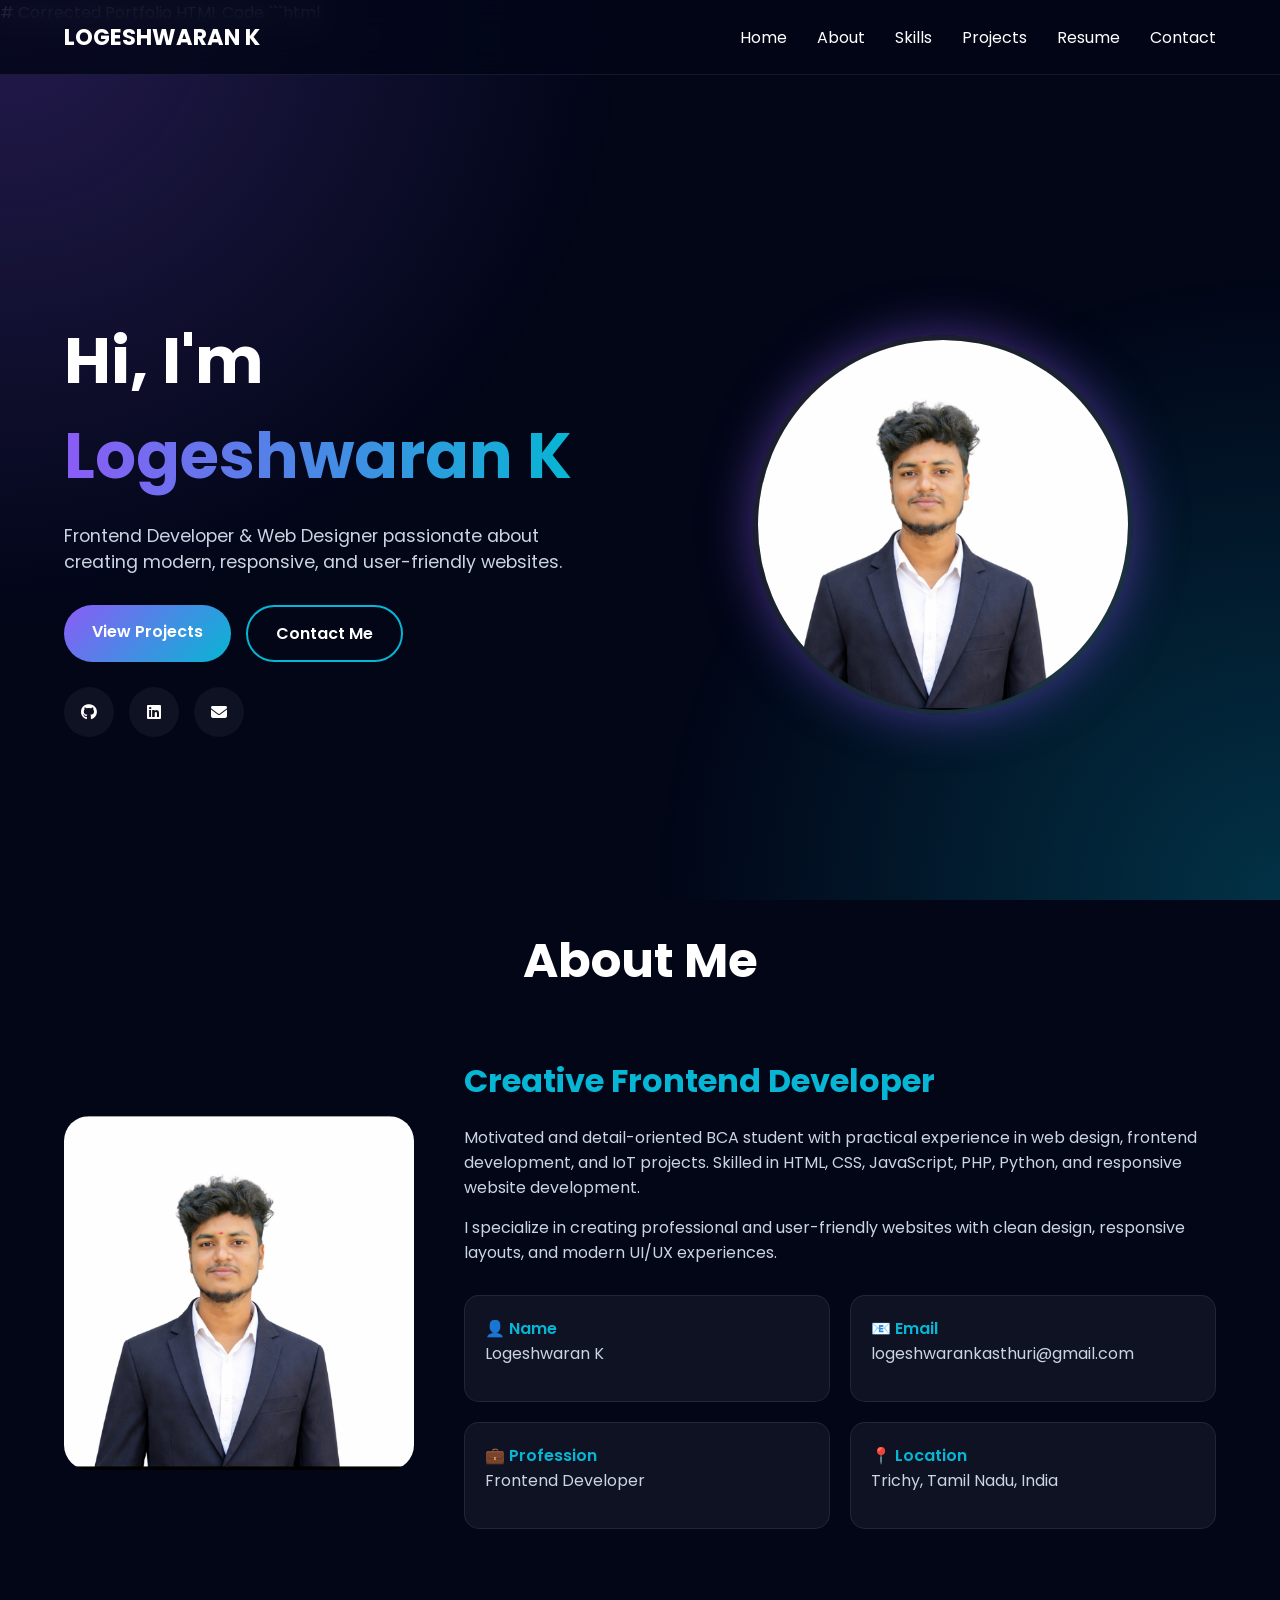
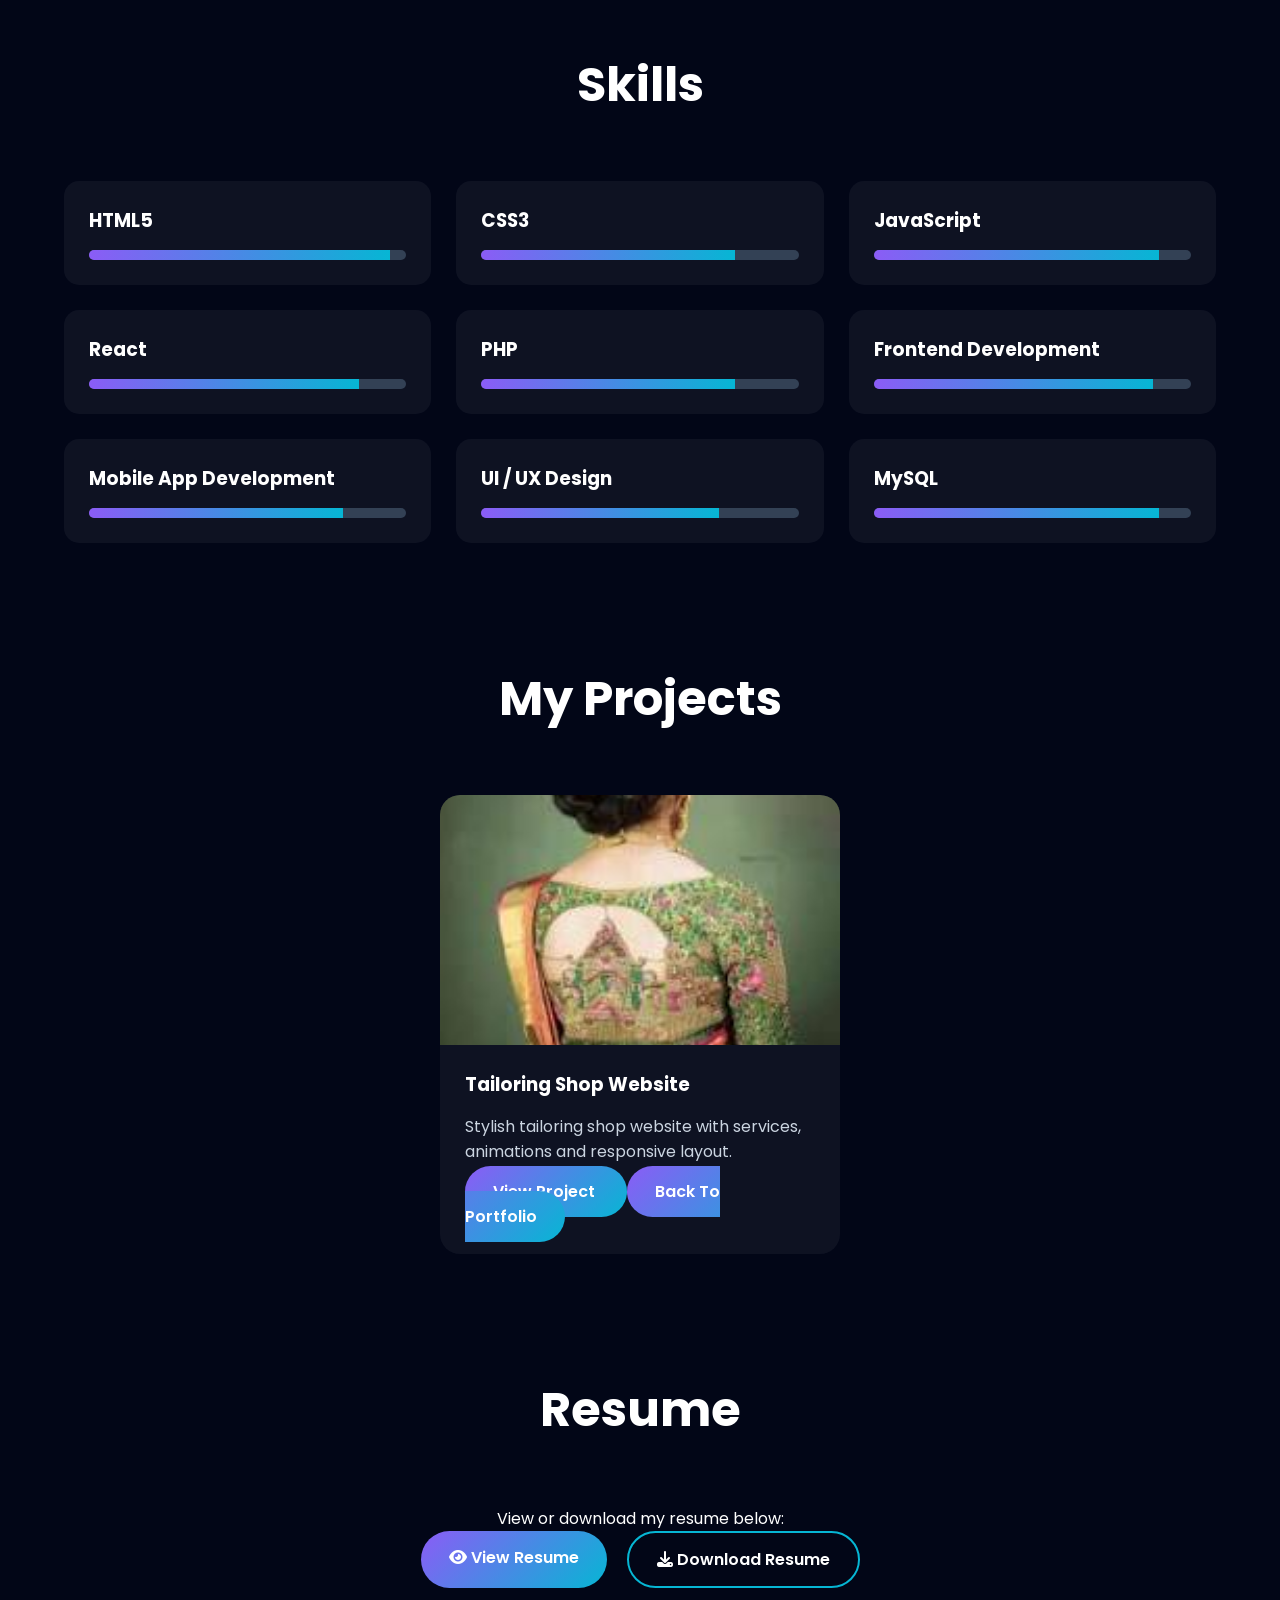
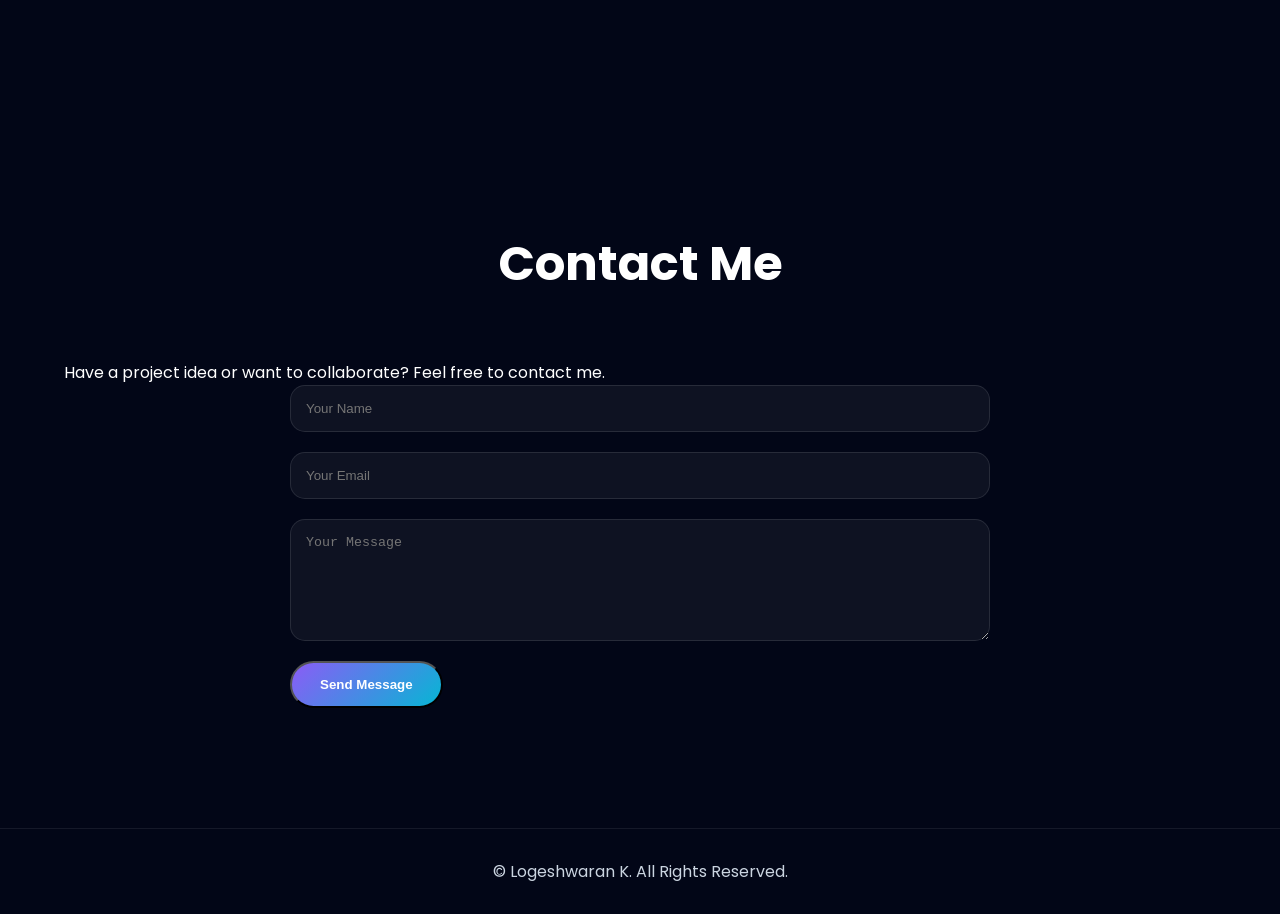
==== index.html @ c1d960d5 "Add files via upload" ====
# Corrected Portfolio HTML Code

```html
<!DOCTYPE html>
<html lang="en">

<head>

  <!-- META TAGS -->
  <meta charset="UTF-8" />
  <meta name="viewport" content="width=device-width, initial-scale=1.0" />

  <!-- SEO -->
  <meta
    name="description"
    content="Logeshwaran K Portfolio - Frontend Developer and Web Designer creating modern responsive websites." />

  <!-- TITLE -->
  <title>Logeshwaran K | Portfolio</title>

  <!-- GOOGLE FONTS -->
  <link rel="preconnect" href="https://fonts.googleapis.com" />
  <link rel="preconnect" href="https://fonts.gstatic.com" crossorigin />

  <link
    href="style.css"
    rel="stylesheet" />

  <!-- FONT AWESOME -->
  <link
    rel="stylesheet"
    href="https://cdnjs.cloudflare.com/ajax/libs/font-awesome/6.5.2/css/all.min.css" />

  <!-- CSS -->
  <link rel="stylesheet" href="css/style.css" />

</head>

<body>

  <!-- HEADER -->
  <header class="site-header">

    <div class="container header-inner">

      <a href="#home" class="brand">
        LOGESHWARAN K
      </a>

      <!-- MOBILE MENU BUTTON -->
      <button
        id="nav-toggle"
        class="nav-toggle"
        aria-label="Toggle Navigation"
        aria-expanded="false">

        <i class="fa-solid fa-bars"></i>

      </button>

      <!-- NAVIGATION -->
      <nav id="site-nav" class="site-nav">

        <a href="#home">Home</a>
        <a href="#about">About</a>
        <a href="#skills">Skills</a>
        <a href="#projects">Projects</a>
        <a href="#resume">Resume</a>
        <a href="#contact">Contact</a>

      </nav>

    </div>

  </header>

  <!-- MAIN -->
  <main>

    <!-- HERO SECTION -->
    <section id="home" class="hero">

      <div class="container hero-inner">

        <!-- HERO CONTENT -->
        <div class="hero-content">

          <h1>
            Hi, I'm <span>Logeshwaran K</span>
          </h1>

          <p class="lead">
            Frontend Developer & Web Designer passionate about creating
            modern, responsive, and user-friendly websites.
          </p>

          <!-- BUTTONS -->
          <div class="cta-row">

            <a href="#projects" class="btn">
              View Projects
            </a>

            <a href="#contact" class="btn ghost">
              Contact Me
            </a>

          </div>

          <!-- SOCIAL LINKS -->
          <div class="social-links">

            <!-- GITHUB -->
            <a
              href="https://github.com/logeshwaran-k-05"
              target="_blank"
              rel="noopener noreferrer"
              aria-label="GitHub">

              <i class="fa-brands fa-github"></i>

            </a>

            <!-- LINKEDIN -->
            <a
              href="https://www.linkedin.com/in/logeshwaran-k-b569373a7"
              target="_blank"
              rel="noopener noreferrer"
              aria-label="LinkedIn">

              <i class="fa-brands fa-linkedin"></i>

            </a>

            <!-- EMAIL -->
            <a
              href="mailto:logeshwarankasthuri@gmail.com"
              aria-label="Email">

              <i class="fa-solid fa-envelope"></i>

            </a>

          </div>

        </div>

        <!-- HERO IMAGE -->
        <div class="hero-visual">

          <img
            src="lok.img.jpeg"
            alt="Logeshwaran Portfolio Image"
            loading="lazy" />

        </div>

      </div>

    </section>

    <!-- ABOUT SECTION -->
<section class="about" id="about">

  <div class="container">

    <div class="section-title">
      <h2>About Me</h2>
    </div>

    <div class="about-content">

      <!-- ABOUT IMAGE -->
      <div class="about-image">

        <img
          src="lok.img.jpeg"
          alt="About Logeshwaran">

      </div>

      <!-- ABOUT TEXT -->
      <div class="about-text">

        <h3>Creative Frontend Developer</h3>

        <p>
          Motivated and detail-oriented BCA student with practical
          experience in web design, frontend development, and IoT projects.
          Skilled in HTML, CSS, JavaScript, PHP, Python, and responsive
          website development.
        </p>

        <p>
          I specialize in creating professional and user-friendly websites
          with clean design, responsive layouts, and modern UI/UX experiences.
        </p>

        <!-- INFO BOXES -->
        <div class="about-info">

          <div class="info-box">
            <span>👤 Name</span>
            <p>Logeshwaran K</p>
          </div>

          <div class="info-box">
            <span>📧 Email</span>
            <p>logeshwarankasthuri@gmail.com</p>
          </div>

          <div class="info-box">
            <span>💼 Profession</span>
            <p>Frontend Developer</p>
          </div>

          <div class="info-box">
            <span>📍 Location</span>
            <p>Trichy, Tamil Nadu, India</p>
          </div>

        </div>

      </div>

    </div>

  </div>

</section>
    <!-- SKILLS -->
    <section id="skills" class="section skills">

      <div class="container">

        <h2>Skills</h2>

        <div class="skills-grid">

          <div class="skill">
            <h3>HTML5</h3>
            <div class="bar">
              <span style="width: 95%"></span>
            </div>
          </div>
          <div class="skill">
            <h3>CSS3</h3>
            <div class="bar">
              <span style="width: 80%"></span>
            </div>
          </div>

          <div class="skill">
            <h3>JavaScript</h3>
            <div class="bar">
              <span style="width: 90%"></span>
            </div>
          </div>

          <div class="skill">
            <h3>React</h3>
            <div class="bar">
              <span style="width: 85%"></span>
            </div>
          </div>

          <div class="skill">
            <h3>PHP</h3>
            <div class="bar">
              <span style="width: 80%"></span>
            </div>
          </div>

          <div class="skill">
            <h3>Frontend Development</h3>
            <div class="bar">
              <span style="width: 88%"></span>
            </div>
          </div>
          <div class="skill">
            <h3>Mobile App Development</h3>
            <div class="bar">
              <span style="width: 80%"></span>
            </div>
          </div>
          

          <div class="skill">
            <h3>UI / UX Design</h3>
            <div class="bar">
              <span style="width: 75%"></span>
            </div>
          </div>
          <div class="skill">
            <h3>MySQL</h3>
            <div class="bar">
              <span style="width: 90%"></span>
            </div>
          </div>

        </div>

      </div>

    </section>

   <!-- PROJECTS SECTION -->
  <section class="projects" id="projects">

    <div class="container">

      <div class="section-title">
        <h2>My Projects</h2>
      </div>

      <div class="projects-container">

        <div class="project-card">

          <img src="model.jpg"
            alt="Tailoring Shop Website">

          <div class="project-content">

            <h3>Tailoring Shop Website</h3>

            <p>
              Stylish tailoring shop website with services,
              animations and responsive layout.
            </p>

            <!-- PROJECT BUTTONS -->
            <div class="project-buttons">

              <a href="school website/index.html"
                class="btn">

                View Project

              </a>

              <a href="#home"
                class="btn btn-secondary">

                Back To Portfolio

              </a>

            </div>

          </div>

        </div>

      </div>

    </div>

  </section>

    <!-- RESUME -->
<section id="resume" class="section resume">

  <div class="container">

    <h2>Resume</h2>

    <p>
      View or download my resume below:
    </p>

    <div class="resume-buttons">

      <!-- VIEW RESUME -->
      <a
        href="LOGESHWARAN.K_RESUME.pdf"
        target="_blank"
        rel="noopener noreferrer"
        class="btn">

        <i class="fa-solid fa-eye"></i>
        View Resume

      </a>

      <!-- DOWNLOAD RESUME -->
      <a
        href="LOGESHWARAN.K_RESUME.pdf"
        download="LOGESHWARAN.K_RESUME.pdf"
        class="btn ghost">

        <i class="fa-solid fa-download"></i>
        Download Resume

      </a>

    </div>

  </div>

</section>

    <!-- CONTACT -->
    <section id="contact" class="section contact">

      <div class="container">

        <h2>Contact Me</h2>

        <p>
          Have a project idea or want to collaborate?
          Feel free to contact me.
        </p>

        <!-- CONTACT FORM -->
        <form class="contact-form">

          <input
            type="text"
            name="name"
            placeholder="Your Name"
            required />

          <input
            type="email"
            name="email"
            placeholder="Your Email"
            required />

          <textarea
            name="message"
            rows="6"
            placeholder="Your Message"
            required></textarea>

          <button type="submit" class="btn">
            Send Message
          </button>

        </form>

      </div>

    </section>

  </main>

  <!-- FOOTER -->
  <footer class="site-footer">

    <div class="container">

      <p>
        © <span id="year"></span>
        Logeshwaran K. All Rights Reserved.
      </p>

    </div>

  </footer>

  <!-- JAVASCRIPT -->
  <script>

    // AUTO YEAR
    document.getElementById("ye
```
---- style.css ----
/* ===============================
   GOOGLE FONT
================================== */
@import url('https://fonts.googleapis.com/css2?family=Poppins:wght@300;400;500;600;700;800&display=swap');

/* ===============================
   RESET
================================== */
*{
    margin:0;
    padding:0;
    box-sizing:border-box;
    scroll-behavior:smooth;
}

:root{
    --primary:#8b5cf6;
    --secondary:#06b6d4;
    --dark:#0f172a;
    --dark2:#1e293b;
    --light:#f8fafc;
    --text:#cbd5e1;
    --glass:rgba(255,255,255,0.05);
}

body{
    font-family:'Poppins',sans-serif;
    background:#020617;
    color:white;
    overflow-x:hidden;
}

/* ===============================
   ANIMATED BACKGROUND
================================== */
body::before{
    content:"";
    position:fixed;
    width:100%;
    height:100%;
    background:
    radial-gradient(circle at top left,#8b5cf640,transparent 40%),
    radial-gradient(circle at bottom right,#06b6d440,transparent 40%);
    z-index:-1;
}

/* ===============================
   CONTAINER
================================== */
.container{
    width:90%;
    max-width:1200px;
    margin:auto;
}

/* ===============================
   HEADER
================================== */
.site-header{
    position:fixed;
    top:0;
    width:100%;
    z-index:1000;

    backdrop-filter:blur(15px);
    background:rgba(2,6,23,.8);

    border-bottom:1px solid rgba(255,255,255,.08);
}

.header-inner{
    display:flex;
    justify-content:space-between;
    align-items:center;
    padding:20px 0;
}

.brand{
    text-decoration:none;
    color:white;
    font-size:1.4rem;
    font-weight:700;
}

.site-nav{
    display:flex;
    gap:30px;
}

.site-nav a{
    text-decoration:none;
    color:white;
    position:relative;
    transition:.3s;
}

.site-nav a:hover{
    color:var(--secondary);
}

.site-nav a::after{
    content:"";
    position:absolute;
    left:0;
    bottom:-5px;
    width:0;
    height:2px;
    background:var(--secondary);
    transition:.3s;
}

.site-nav a:hover::after{
    width:100%;
}

.nav-toggle{
    display:none;
}

/* ===============================
   HERO SECTION
================================== */
.hero{
    min-height:100vh;
    display:flex;
    align-items:center;
    padding-top:100px;
}

.hero-inner{
    display:grid;
    grid-template-columns:1fr 1fr;
    gap:60px;
    align-items:center;
}

.hero-content h1{
    font-size:4rem;
    margin-bottom:20px;
}

.hero-content span{
    background:linear-gradient(
    90deg,
    #8b5cf6,
    #06b6d4);

    -webkit-background-clip:text;
    color:transparent;
}

.lead{
    color:var(--text);
    font-size:1.1rem;
    margin-bottom:30px;
}

.hero-visual{
    text-align:center;
}

.hero-visual img{
    width:380px;
    height:380px;
    object-fit:cover;

    border-radius:50%;

    border:5px solid rgba(255,255,255,.1);

    box-shadow:
    0 0 50px rgba(139,92,246,.5);

    transition:.4s;
}

.hero-visual img:hover{
    transform:scale(1.05);
}

/* ===============================
   BUTTONS
================================== */
.cta-row{
    display:flex;
    gap:15px;
    margin-bottom:25px;
}

.btn{
    text-decoration:none;

    padding:14px 28px;

    border-radius:50px;

    background:linear-gradient(
    135deg,
    #8b5cf6,
    #06b6d4);

    color:white;

    font-weight:600;

    transition:.4s;
}

.btn:hover{
    transform:translateY(-5px);
    box-shadow:0 10px 30px rgba(139,92,246,.5);
}

.ghost{
    background:transparent;
    border:2px solid #06b6d4;
}

/* ===============================
   SOCIAL ICONS
================================== */
.social-links{
    display:flex;
    gap:15px;
}

.social-links a{
    width:50px;
    height:50px;

    display:flex;
    justify-content:center;
    align-items:center;

    border-radius:50%;

    background:var(--glass);

    color:white;

    text-decoration:none;

    transition:.3s;
}

.social-links a:hover{
    background:#06b6d4;
    transform:translateY(-5px);
}

/* ===============================
   SECTION TITLE
================================== */
.section{
    padding:120px 0;
}

.section h2,
.section-title h2{
    text-align:center;
    font-size:3rem;
    margin-bottom:60px;
}

/* ===============================
   ABOUT SECTION
================================== */
.about-content{
    display:grid;
    grid-template-columns:350px 1fr;
    gap:50px;
    align-items:center;
}

.about-image img{
    width:100%;
    border-radius:25px;
}

.about-text h3{
    font-size:2rem;
    margin-bottom:20px;
    color:#06b6d4;
}

.about-text p{
    color:var(--text);
    margin-bottom:15px;
}

.about-info{
    display:grid;
    grid-template-columns:repeat(2,1fr);
    gap:20px;
    margin-top:30px;
}

.info-box{
    background:var(--glass);
    padding:20px;
    border-radius:15px;
    border:1px solid rgba(255,255,255,.08);
}

.info-box span{
    color:#06b6d4;
    font-weight:600;
}

/* ===============================
   SKILLS
================================== */
.skills-grid{
    display:grid;
    grid-template-columns:repeat(auto-fit,minmax(300px,1fr));
    gap:25px;
}

.skill{
    background:var(--glass);
    padding:25px;
    border-radius:15px;
}

.skill h3{
    margin-bottom:15px;
}

.bar{
    height:10px;
    background:#334155;
    border-radius:50px;
    overflow:hidden;
}

.bar span{
    display:block;
    height:100%;
    background:linear-gradient(
    90deg,
    #8b5cf6,
    #06b6d4);
}

/* ===============================
   PROJECTS
================================== */
.projects-container{
    display:flex;
    justify-content:center;
}

.project-card{
    max-width:400px;

    background:var(--glass);

    border-radius:20px;

    overflow:hidden;

    transition:.4s;
}

.project-card:hover{
    transform:translateY(-10px);
}

.project-card img{
    width:100%;
    height:250px;
    object-fit:cover;
}

.project-content{
    padding:25px;
}

.project-content p{
    color:var(--text);
    margin:15px 0;
}

/* ===============================
   RESUME
================================== */
.resume{
    text-align:center;
}

.resume-buttons{
    display:flex;
    justify-content:center;
    gap:20px;
    flex-wrap:wrap;
}

/* ===============================
   CONTACT
================================== */
.contact-form{
    max-width:700px;
    margin:auto;
}

.contact-form input,
.contact-form textarea{
    width:100%;
    margin-bottom:20px;

    padding:15px;

    background:var(--glass);

    border:1px solid rgba(255,255,255,.1);

    border-radius:15px;

    color:white;
}

.contact-form input:focus,
.contact-form textarea:focus{
    outline:none;
    border-color:#06b6d4;
}

/* ===============================
   FOOTER
================================== */
.site-footer{
    text-align:center;
    padding:30px;
    border-top:1px solid rgba(255,255,255,.08);
}

.site-footer p{
    color:var(--text);
}

/* ===============================
   RESPONSIVE
================================== */
@media(max-width:900px){

    .hero-inner,
    .about-content{
        grid-template-columns:1fr;
        text-align:center;
    }

    .hero-content h1{
        font-size:2.8rem;
    }

    .about-info{
        grid-template-columns:1fr;
    }

    .hero-visual img{
        width:280px;
        height:280px;
    }

    .site-nav{
        display:none;
    }

    .nav-toggle{
        display:block;
        background:none;
        border:none;
        color:white;
        font-size:1.5rem;
    }

    .site-nav.active{
        display:flex;
        flex-direction:column;
        position:absolute;
        top:100%;
        left:0;
        width:100%;
        background:#0f172a;
        padding:20px;
        text-align:center;
    }
}
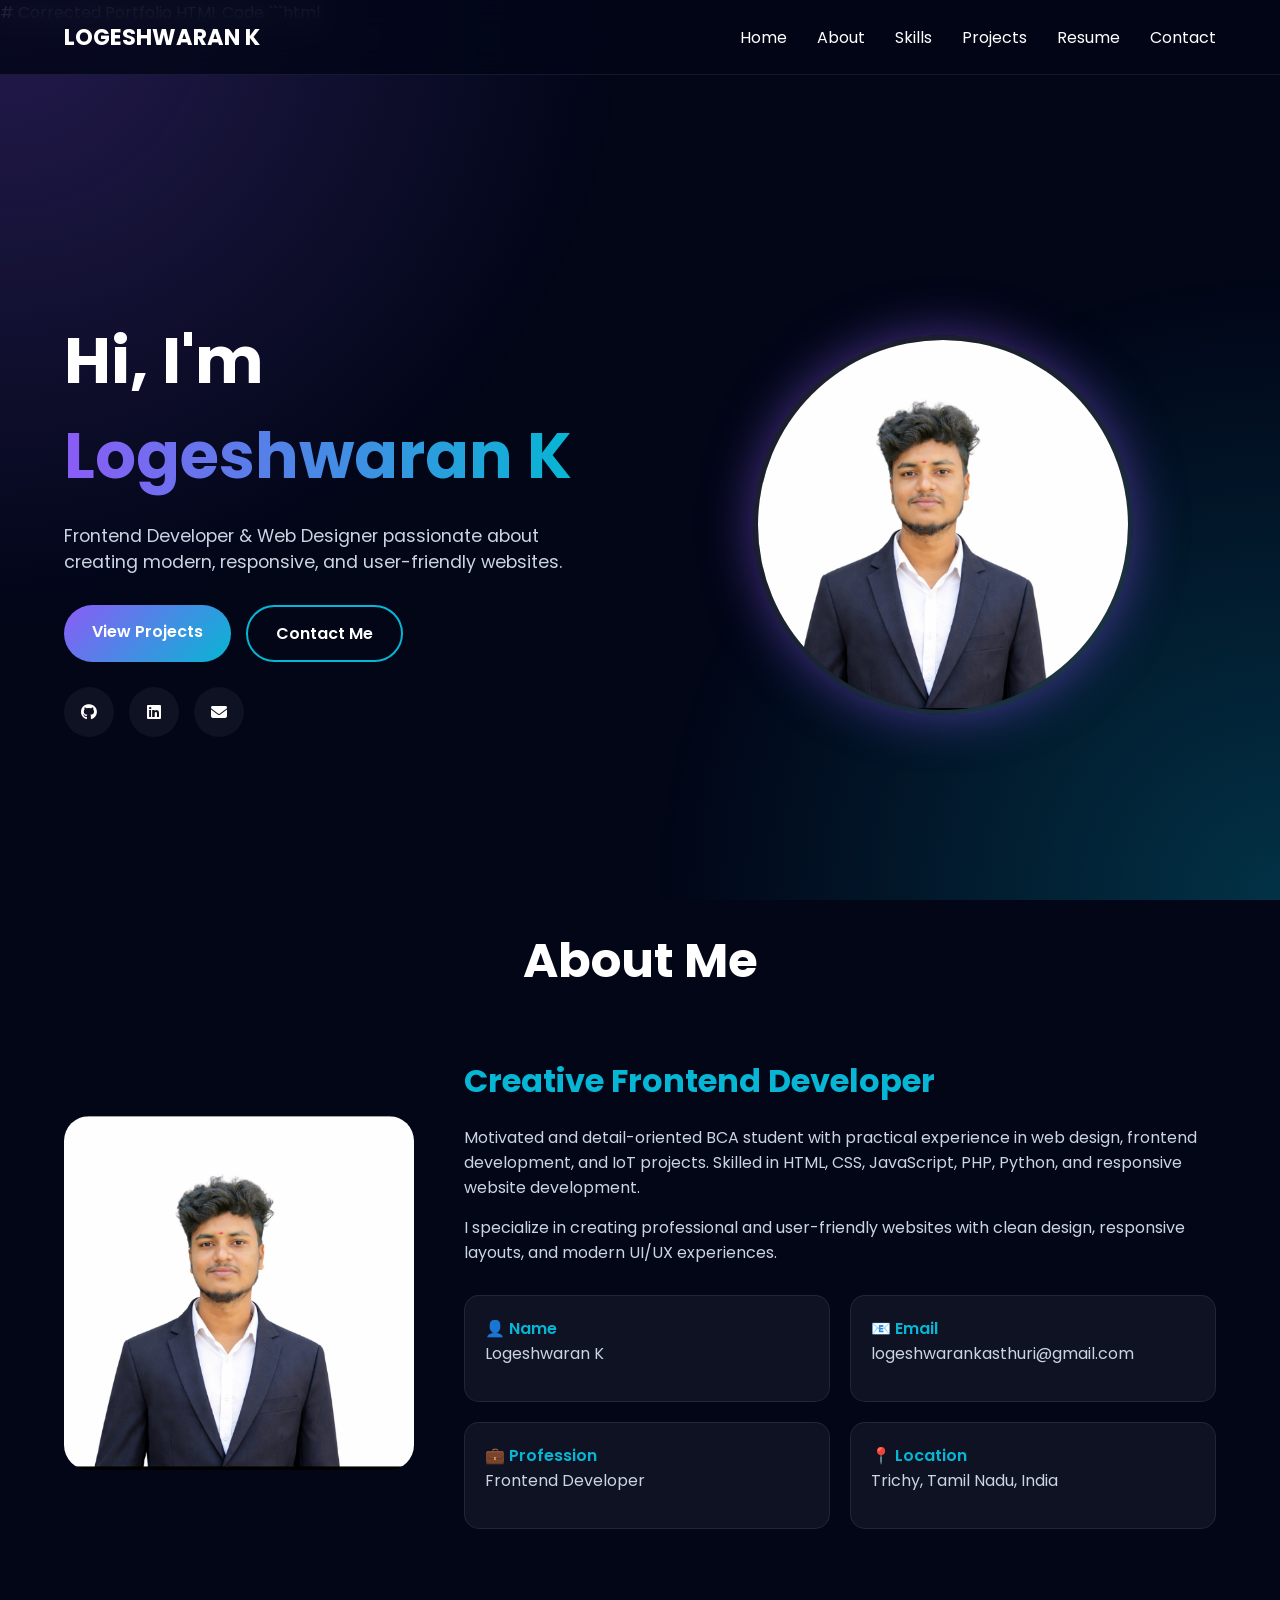
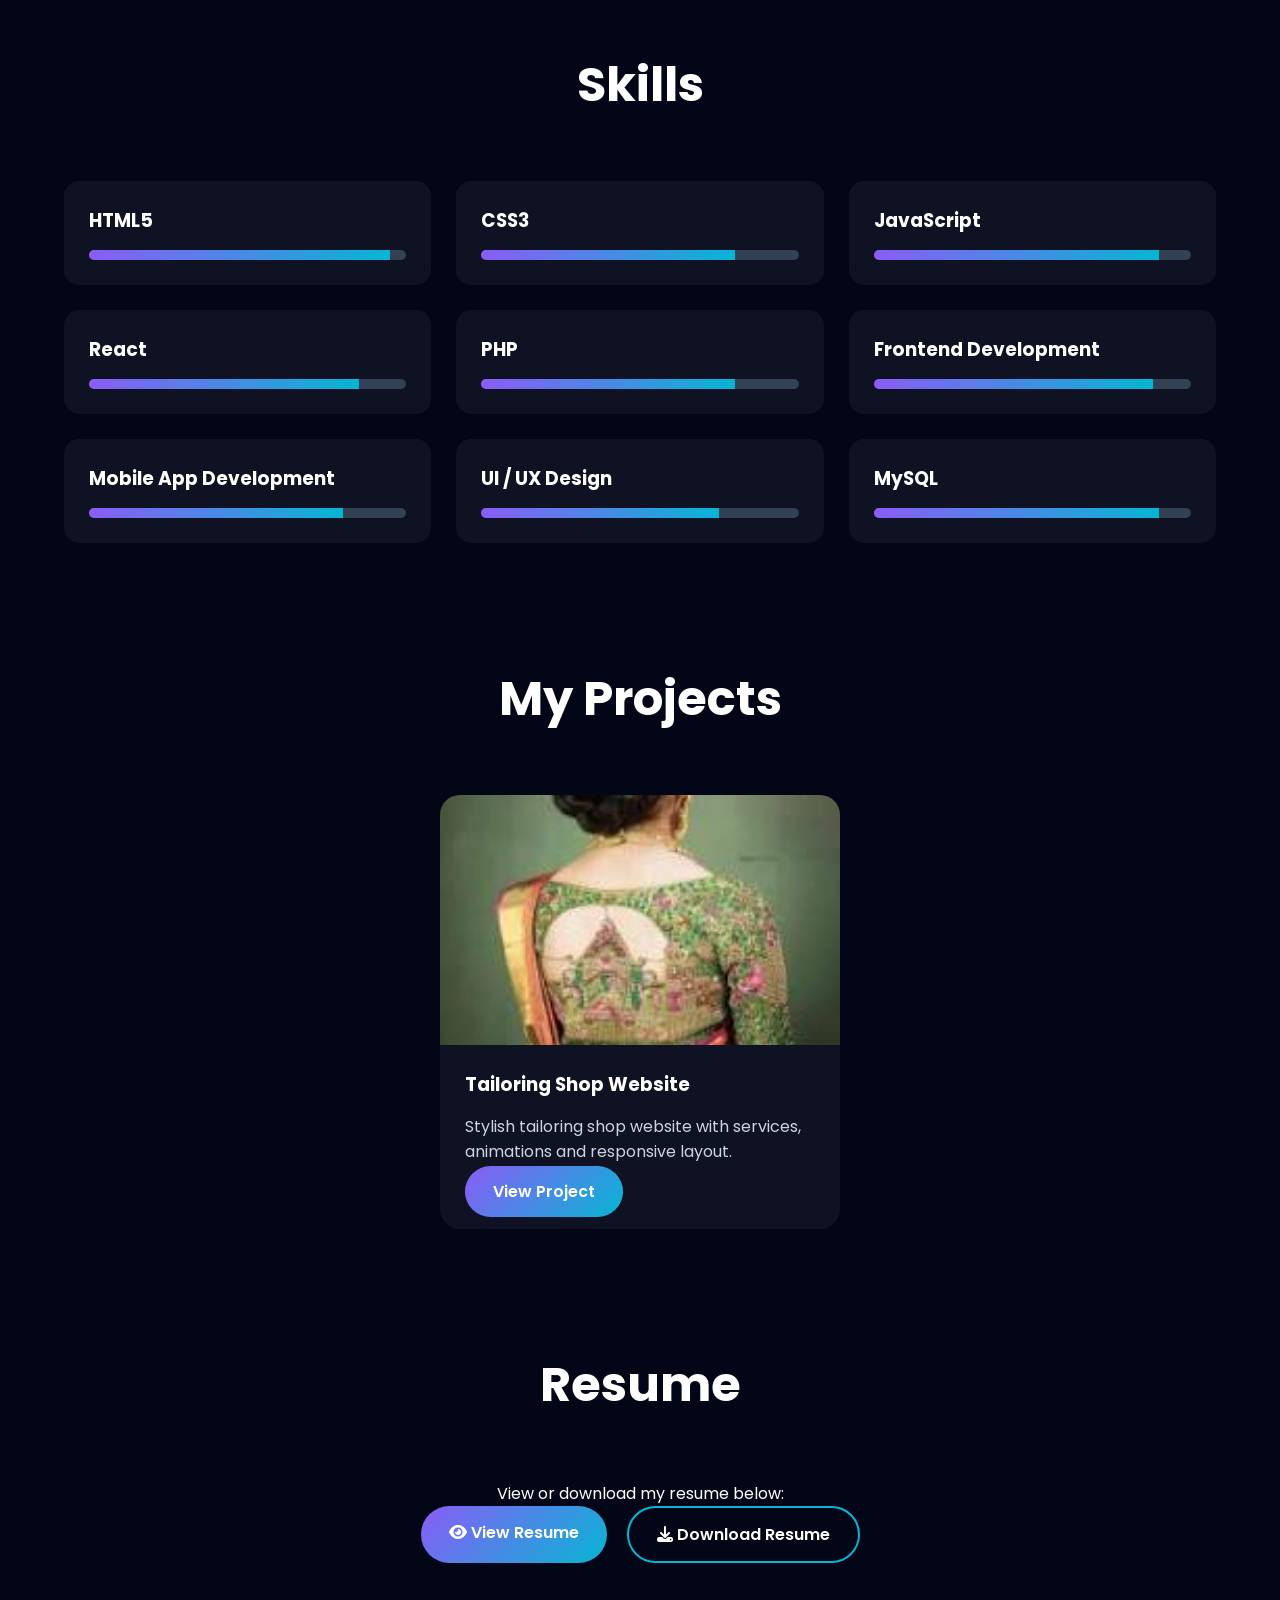
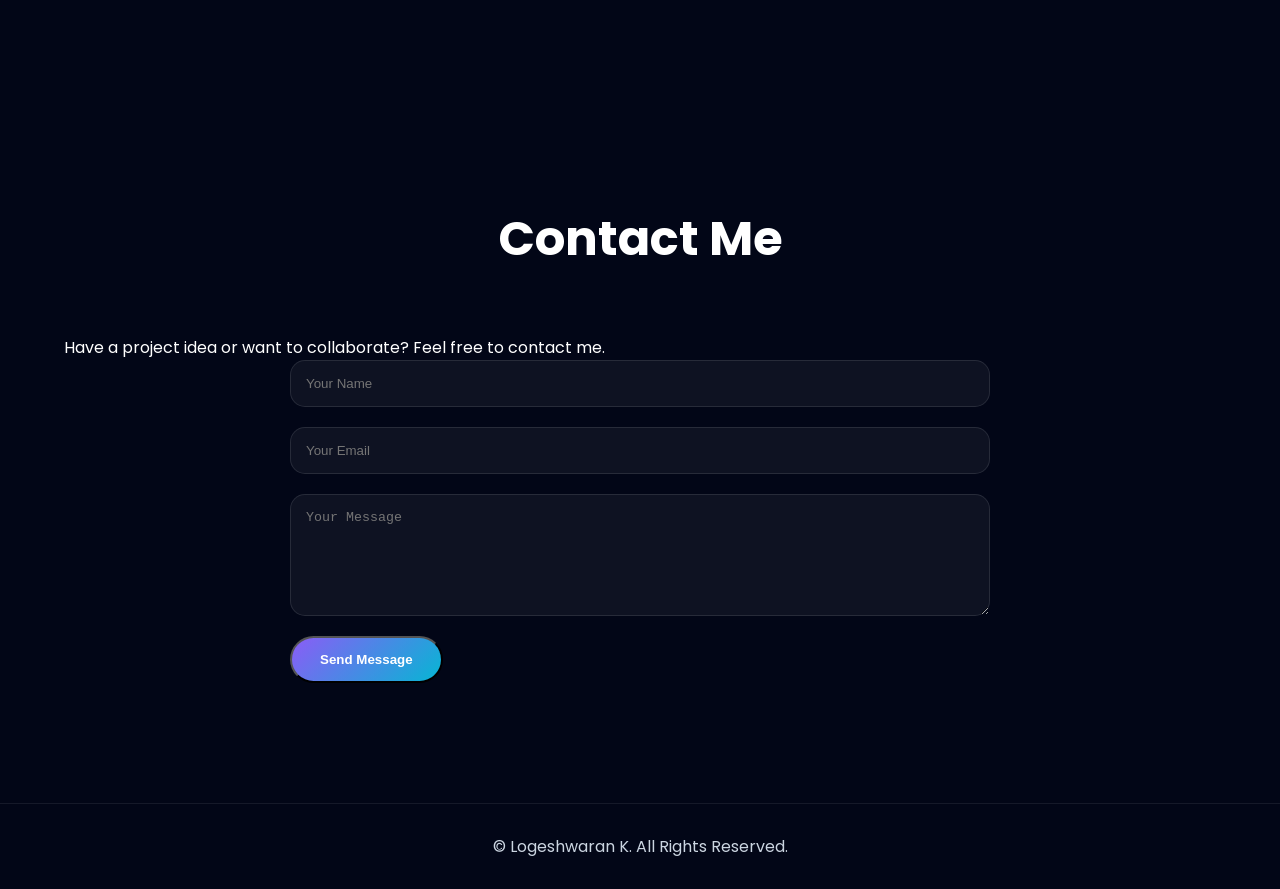
==== commit a6c4ea12: "Update index.html" ====
--- a/index.html
+++ b/index.html
@@ -339,10 +339,7 @@
 
               </a>
 
-              <a href="#home"
-                class="btn btn-secondary">
-
-                Back To Portfolio
+              
 
               </a>
 
